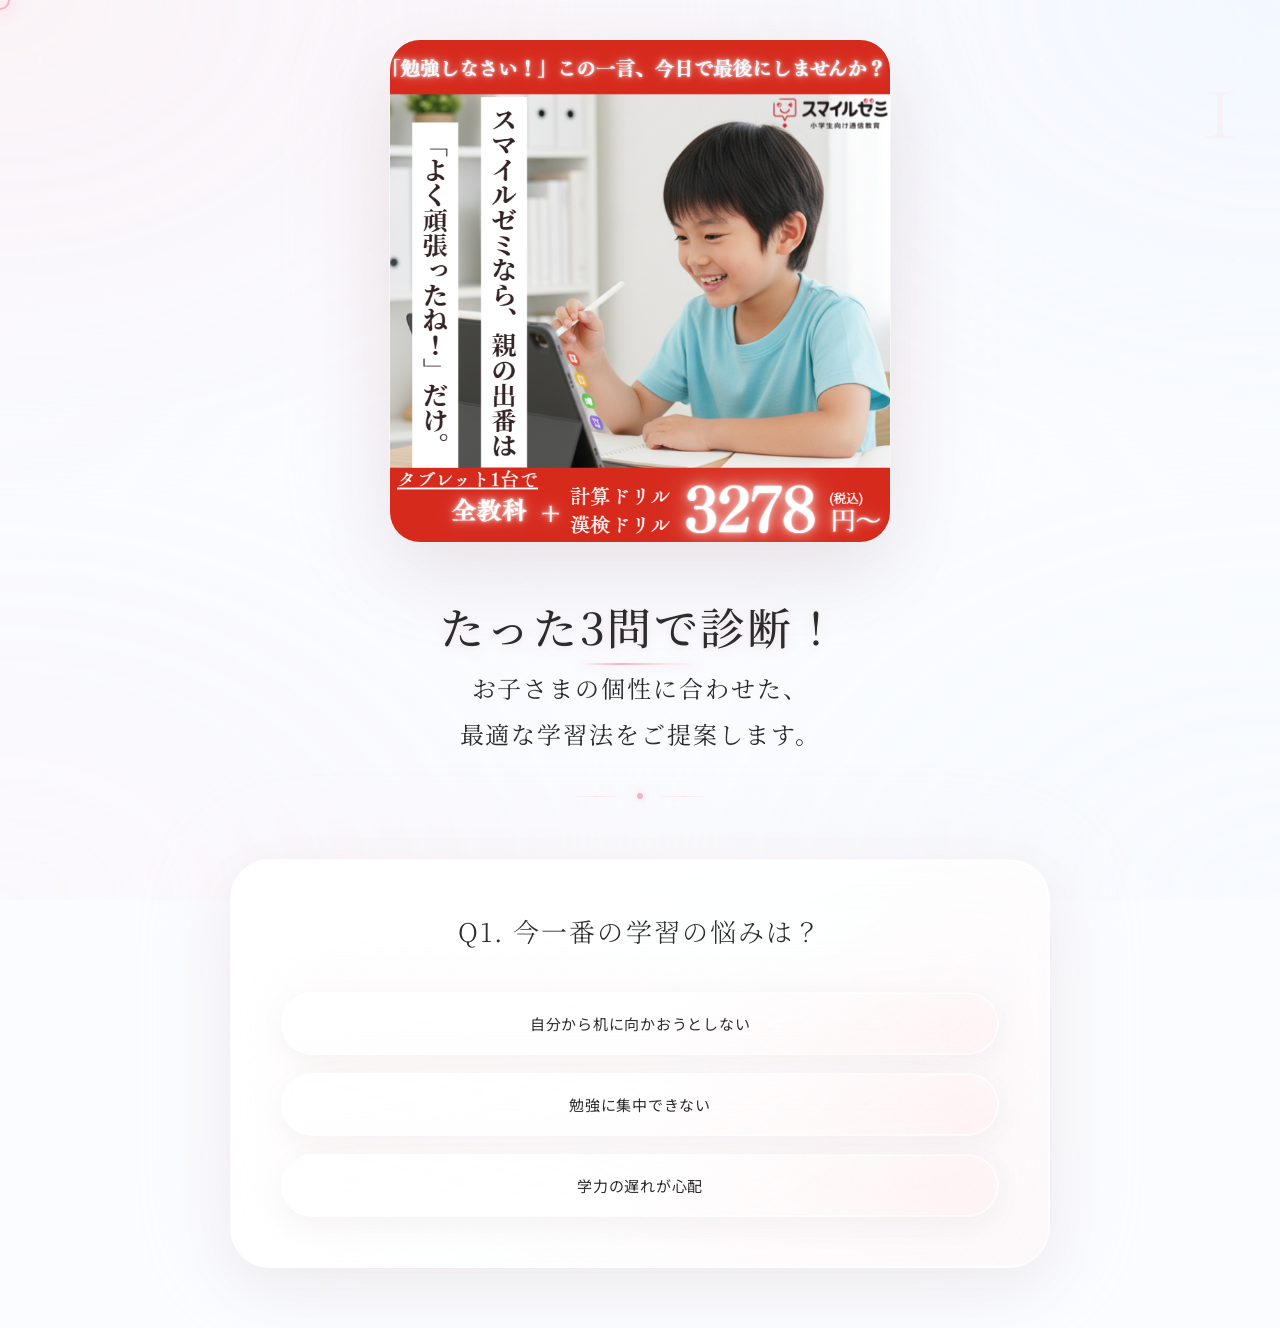
==== index.html @ cbeccd93 "Update main copy to 3-line diagnostic message with mobile optimization Text changes: - Line 1: "たった3" ====
<!DOCTYPE html>
<html lang="ja">
<head>
    <meta charset="UTF-8">
    <meta name="viewport" content="width=device-width, initial-scale=1.0">
    <title>スマイルゼミ | わが子の「やる気スイッチ」、一緒に見つけませんか？</title>
    <link rel="stylesheet" href="styles.css">
    <link rel="preconnect" href="https://fonts.googleapis.com">
    <link rel="preconnect" href="https://fonts.gstatic.com" crossorigin>
    <link href="https://fonts.googleapis.com/css2?family=Cormorant+Garamond:wght@300;400;500;600&family=Noto+Serif+JP:wght@200;300;400;500&family=Noto+Sans+JP:wght@100;300;400;500;700&display=swap" rel="stylesheet">
    
    <!-- Meta Pixel Code -->
    <script>
    !function(f,b,e,v,n,t,s)
    {if(f.fbq)return;n=f.fbq=function(){n.callMethod?
    n.callMethod.apply(n,arguments):n.queue.push(arguments)};
    if(!f._fbq)f._fbq=n;n.push=n;n.loaded=!0;n.version='2.0';
    n.queue=[];t=b.createElement(e);t.async=!0;
    t.src=v;s=b.getElementsByTagName(e)[0];
    s.parentNode.insertBefore(t,s)}(window, document,'script',
    'https://connect.facebook.net/en_US/fbevents.js');
    fbq('init', '1067499045293329');
    fbq('track', 'PageView');
    </script>
    <noscript><img height="1" width="1" style="display:none"
    src="https://www.facebook.com/tr?id=1067499045293329&ev=PageView&noscript=1"
    /></noscript>
    <!-- End Meta Pixel Code -->
</head>
<body>
    <div id="app">
        <section id="section1" class="section active">
            <div class="container">
                <div class="main-visual">
                    <a href="https://ac-ld.catsys.jp/35cdb41fDc62db0D/cl/?bId=d69VVc9e" class="product-link" target="_blank" rel="noopener noreferrer">
                        <img src="public/smile-zemi.png" alt="スマイルゼミ タブレット学習" class="product-image">
                    </a>
                </div>
                <div class="main-copy-container">
                    <h1 class="main-copy">
                        <span class="copy-line1">たった3問で診断！</span>
                        <span class="copy-line2">お子さまの個性に合わせた、</span>
                        <span class="copy-line3">最適な学習法をご提案します。</span>
                    </h1>
                    <div class="copy-decoration">
                        <span class="deco-line"></span>
                        <span class="deco-dot"></span>
                        <span class="deco-line"></span>
                    </div>
                </div>
                <div class="question-area">
                    <h2 class="question-title">Q1. 今一番の学習の悩みは？</h2>
                    <div class="options">
                        <button class="option-button" data-answer="A" onclick="selectAnswer(1, 'A')">
                            <span class="option-label">自分から机に向かおうとしない</span>
                        </button>
                        <button class="option-button" data-answer="B" onclick="selectAnswer(1, 'B')">
                            <span class="option-label">勉強に集中できない</span>
                        </button>
                        <button class="option-button" data-answer="C" onclick="selectAnswer(1, 'C')">
                            <span class="option-label">学力の遅れが心配</span>
                        </button>
                    </div>
                </div>
            </div>
        </section>

        <section id="section2" class="section">
            <div class="container">
                <div class="progress-bar">
                    <span class="progress-text">Q2 / 全3問（あと2問！）</span>
                    <div class="progress-track">
                        <div class="progress-fill" style="width: 66.67%;"></div>
                    </div>
                </div>
                <div class="question-area">
                    <h2 class="question-title">Q2. 学習に求めることは？</h2>
                    <div class="options">
                        <button class="option-button" data-answer="A" onclick="selectAnswer(2, 'A')">
                            <span class="option-label">確かな学力と実績</span>
                        </button>
                        <button class="option-button" data-answer="B" onclick="selectAnswer(2, 'B')">
                            <span class="option-label">楽しく続けられること</span>
                        </button>
                        <button class="option-button" data-answer="C" onclick="selectAnswer(2, 'C')">
                            <span class="option-label">自ら学ぶ習慣</span>
                        </button>
                    </div>
                </div>
            </div>
        </section>

        <section id="section3" class="section">
            <div class="container">
                <div class="progress-bar">
                    <span class="progress-text">Q3 / 全3問（最後の質問です！）</span>
                    <div class="progress-track">
                        <div class="progress-fill" style="width: 100%;"></div>
                    </div>
                </div>
                <div class="question-area">
                    <h2 class="question-title">Q3. 理想のお子さまの姿は？</h2>
                    <div class="options">
                        <button class="option-button" data-answer="A" onclick="selectAnswer(3, 'A')">
                            <span class="option-label">自信を持って得意を伸ばす</span>
                        </button>
                        <button class="option-button" data-answer="B" onclick="selectAnswer(3, 'B')">
                            <span class="option-label">学ぶ楽しさを知ってほしい</span>
                        </button>
                        <button class="option-button" data-answer="C" onclick="selectAnswer(3, 'C')">
                            <span class="option-label">自主的に意欲的に取り組む</span>
                        </button>
                    </div>
                </div>
            </div>
        </section>

        <section id="loading-section" class="section">
            <div class="container">
                <div class="loading-content">
                    <p class="thank-you">ありがとうございます。</p>
                    <p class="leading-text">では、そんなあなたへ...</p>
                    <div class="loading-animation">
                        <div class="ripple-container">
                            <div class="ripple"></div>
                            <div class="ripple"></div>
                            <div class="ripple"></div>
                        </div>
                    </div>
                    <p class="loading-text">最適なご提案を準備しています...</p>
                </div>
            </div>
        </section>
    </div>
    <script src="script.js"></script>
</body>
</html>
---- styles.css ----
* {
    margin: 0;
    padding: 0;
    box-sizing: border-box;
}

:root {
    --primary-color: #ffffff;
    --accent-color: #fce0e5;
    --accent-light: #fff5f7;
    --accent-dark: #f5b3c0;
    --accent-gradient: linear-gradient(135deg, #fff0f3 0%, #fce0e5 50%, #f5b3c0 100%);
    --premium-gradient: linear-gradient(135deg, #fafcff 0%, #f5f9ff 25%, #fff5f8 75%, #fce0e5 100%);
    --glass-gradient: linear-gradient(135deg, rgba(255,255,255,0.9) 0%, rgba(255,255,255,0.7) 50%, rgba(252,224,229,0.3) 100%);
    --shine-gradient: linear-gradient(45deg, transparent 30%, rgba(255,255,255,0.8) 50%, transparent 70%);
    --text-primary: #2c2c2c;
    --text-secondary: #5a5a5a;
    --border-color: rgba(255, 255, 255, 0.3);
    --glass-bg: rgba(255, 255, 255, 0.85);
    --shadow-light: 0 10px 40px rgba(252, 224, 229, 0.3);
    --shadow-medium: 0 20px 60px rgba(252, 224, 229, 0.4);
    --shadow-glow: 0 0 80px rgba(252, 224, 229, 0.6);
    --backdrop-blur: blur(20px);
}

body {
    font-family: 'Noto Sans JP', 'Cormorant Garamond', -apple-system, BlinkMacSystemFont, sans-serif;
    background: #fafcff;
    color: var(--text-primary);
    line-height: 1.8;
    overflow-x: hidden;
    min-height: 100vh;
    position: relative;
    cursor: none;
    font-weight: 300;
    letter-spacing: 0.02em;
}

/* タッチデバイスではデフォルトカーソル */
@media (hover: none) and (pointer: coarse) {
    body {
        cursor: auto;
    }
    .cursor, .cursor-follower {
        display: none;
    }
}

/* 背景の水彩エフェクト */
body::before {
    content: '';
    position: fixed;
    top: 0;
    left: 0;
    right: 0;
    bottom: 0;
    background: 
        radial-gradient(ellipse at top left, rgba(252, 224, 229, 0.4) 0%, transparent 40%),
        radial-gradient(ellipse at top right, rgba(230, 240, 255, 0.4) 0%, transparent 40%),
        radial-gradient(ellipse at bottom left, rgba(255, 240, 245, 0.3) 0%, transparent 40%),
        radial-gradient(ellipse at bottom right, rgba(240, 248, 255, 0.3) 0%, transparent 40%);
    opacity: 0.8;
    z-index: 0;
    animation: watercolor 20s ease-in-out infinite;
}

@keyframes watercolor {
    0%, 100% {
        transform: scale(1) rotate(0deg);
        filter: blur(40px);
    }
    50% {
        transform: scale(1.1) rotate(5deg);
        filter: blur(60px);
    }
}

/* キラキラエフェクト */
body::after {
    content: '';
    position: fixed;
    top: 0;
    left: 0;
    width: 100%;
    height: 100%;
    background-image: 
        radial-gradient(2px 2px at 20% 30%, rgba(255,255,255,0.9), transparent),
        radial-gradient(2px 2px at 60% 70%, rgba(255,255,255,0.8), transparent),
        radial-gradient(1px 1px at 90% 10%, rgba(255,255,255,0.9), transparent),
        radial-gradient(1px 1px at 15% 80%, rgba(255,255,255,0.8), transparent);
    background-size: 200px 200px;
    background-position: 0 0, 40px 60px, 130px 270px, 70px 100px;
    animation: sparkle 10s linear infinite;
    z-index: 1;
    pointer-events: none;
}

@keyframes sparkle {
    to {
        background-position: 200px 0, 240px 60px, 330px 270px, 270px 100px;
    }
}

/* カスタムカーソル */
.cursor {
    position: absolute;
    width: 20px;
    height: 20px;
    border: 2px solid var(--accent-dark);
    background: rgba(252, 224, 229, 0.2);
    border-radius: 50%;
    pointer-events: none;
    z-index: 9999;
    transform: translate(-50%, -50%);
    box-shadow: 
        0 0 20px rgba(252, 224, 229, 0.6),
        inset 0 0 10px rgba(255, 255, 255, 0.3);
    transition: opacity 0.3s ease, border-color 0.3s ease, background-color 0.3s ease, transform 0.3s ease;
    will-change: left, top;
}

.cursor-follower {
    position: absolute;
    width: 40px;
    height: 40px;
    background: radial-gradient(circle, rgba(252, 224, 229, 0.4) 0%, transparent 70%);
    border-radius: 50%;
    pointer-events: none;
    z-index: 9998;
    transform: translate(-50%, -50%);
    filter: blur(4px);
    transition: opacity 0.3s ease;
    will-change: left, top;
}

.cursor.cursor-hover {
    border-color: var(--accent-color);
    background: rgba(252, 224, 229, 0.4);
    transform: translate(-50%, -50%) scale(1.5);
}

.cursor-follower.cursor-hover {
    transform: translate(-50%, -50%) scale(1.2);
    background: radial-gradient(circle, rgba(252, 224, 229, 0.6) 0%, transparent 70%);
}

#app {
    min-height: 100vh;
    position: relative;
    z-index: 2;
}

.section {
    display: none;
    min-height: 100vh;
    padding: 40px 0 60px 0;
    opacity: 0;
    transform: translateY(30px);
    transition: all 0.8s cubic-bezier(0.25, 0.46, 0.45, 0.94);
}

.section.active {
    display: flex;
    align-items: center;
    justify-content: center;
    opacity: 1;
    transform: translateY(0);
    animation: sectionReveal 0.8s cubic-bezier(0.25, 0.46, 0.45, 0.94);
}

@keyframes sectionReveal {
    0% {
        opacity: 0;
        transform: translateY(30px) scale(0.98);
        filter: blur(8px);
    }
    100% {
        opacity: 1;
        transform: translateY(0) scale(1);
        filter: blur(0);
    }
}

.container {
    max-width: 900px;
    margin: 0 auto;
    padding: 0 40px;
    width: 100%;
}

/* 質問番号表示 */
.question-number {
    position: absolute;
    top: 40px;
    right: 40px;
    font-size: 120px;
    font-weight: 100;
    color: transparent;
    font-family: 'Cormorant Garamond', serif;
    line-height: 1;
    z-index: 1;
    background: linear-gradient(135deg, rgba(252, 224, 229, 0.2), rgba(252, 224, 229, 0.4));
    -webkit-background-clip: text;
    background-clip: text;
    animation: numberGlow 3s ease-in-out infinite;
}

@keyframes numberGlow {
    0%, 100% {
        filter: drop-shadow(0 0 20px rgba(252, 224, 229, 0.5));
    }
    50% {
        filter: drop-shadow(0 0 40px rgba(252, 224, 229, 0.8));
    }
}

.main-visual {
    text-align: center;
    margin-bottom: 50px;
    position: relative;
}

.product-image {
    width: 100%;
    max-width: 500px;
    height: auto;
    border-radius: 30px;
    box-shadow: 
        0 30px 80px rgba(0, 0, 0, 0.08),
        0 0 0 1px rgba(255, 255, 255, 0.9),
        inset 0 0 30px rgba(255, 255, 255, 0.5),
        0 0 120px rgba(252, 224, 229, 0.4);
    transition: all 0.6s cubic-bezier(0.25, 0.46, 0.45, 0.94);
    animation: floatImage 8s ease-in-out infinite;
    position: relative;
    overflow: hidden;
}

.product-image::before {
    content: '';
    position: absolute;
    top: -50%;
    left: -50%;
    width: 200%;
    height: 200%;
    background: var(--shine-gradient);
    transform: rotate(45deg);
    animation: imageShine 6s ease-in-out infinite;
}

@keyframes imageShine {
    0%, 100% {
        transform: translateX(-100%) translateY(-100%) rotate(45deg);
    }
    50% {
        transform: translateX(100%) translateY(100%) rotate(45deg);
    }
}

@keyframes floatImage {
    0%, 100% {
        transform: translateY(0);
    }
    25% {
        transform: translateY(-15px);
    }
    75% {
        transform: translateY(-5px);
    }
}

.product-image:hover {
    transform: scale(1.02);
    box-shadow: 
        0 40px 100px rgba(0, 0, 0, 0.1),
        0 0 0 1px rgba(255, 255, 255, 1),
        0 0 150px rgba(252, 224, 229, 0.6);
}

.main-copy-container {
    text-align: center;
    margin-bottom: 60px;
    opacity: 0;
    animation: fadeInUp 1s ease-out 0.3s forwards;
}


.main-copy {
    font-family: 'Noto Serif JP', 'Cormorant Garamond', serif;
    color: var(--text-primary);
    line-height: 1.6;
    margin-bottom: 40px;
    text-align: center;
}

.copy-line1 {
    display: block;
    font-size: clamp(28px, 4.5vw, 44px);
    font-weight: 500;
    letter-spacing: 0.06em;
    margin-bottom: 16px;
    opacity: 0;
    animation: fadeInRight 0.8s ease-out 0.6s forwards;
    color: var(--text-primary);
    text-shadow: 
        0 4px 16px rgba(252, 224, 229, 0.6),
        0 2px 8px rgba(0, 0, 0, 0.08);
    position: relative;
    line-height: 1.2;
}

.copy-line1::after {
    content: '';
    position: absolute;
    bottom: -12px;
    left: 50%;
    transform: translateX(-50%);
    width: 120px;
    height: 2px;
    background: linear-gradient(90deg, transparent, var(--accent-dark), var(--accent-color), transparent);
    opacity: 0;
    animation: fadeIn 1s ease-out 1.2s forwards;
    box-shadow: 0 2px 8px rgba(245, 179, 192, 0.4);
}

.copy-line2 {
    display: block;
    font-size: clamp(18px, 2.8vw, 24px);
    font-weight: 400;
    letter-spacing: 0.08em;
    opacity: 0;
    animation: fadeInLeft 0.8s ease-out 0.9s forwards;
    position: relative;
    color: var(--text-primary);
    margin-top: 16px;
}

.copy-line3 {
    display: block;
    font-size: clamp(18px, 2.8vw, 24px);
    font-weight: 400;
    letter-spacing: 0.08em;
    opacity: 0;
    animation: fadeInUp 0.8s ease-out 1.2s forwards;
    position: relative;
    color: var(--text-primary);
    margin-top: 8px;
}


@keyframes numberPulse {
    0%, 100% {
        transform: scale(1) translateY(0);
        color: var(--accent-dark);
    }
    50% {
        transform: scale(1.05) translateY(-2px);
        color: var(--accent-color);
    }
}

@keyframes numberGlow {
    0%, 100% {
        opacity: 0.6;
        transform: translate(-50%, -50%) scale(1);
    }
    50% {
        opacity: 0.9;
        transform: translate(-50%, -50%) scale(1.1);
    }
}

.copy-decoration {
    display: flex;
    align-items: center;
    justify-content: center;
    gap: 15px;
    opacity: 0;
    animation: fadeIn 1s ease-out 1.4s forwards;
    margin-top: 30px;
}

.deco-line {
    display: inline-block;
    width: 50px;
    height: 1px;
    background: linear-gradient(90deg, transparent, var(--accent-color), transparent);
    position: relative;
    overflow: hidden;
}

.deco-line::after {
    content: '';
    position: absolute;
    top: 0;
    left: -100%;
    width: 100%;
    height: 100%;
    background: linear-gradient(90deg, transparent, rgba(255,255,255,0.8), transparent);
    animation: lineShine 3s ease-in-out infinite;
}

@keyframes lineShine {
    0% {
        left: -100%;
    }
    50%, 100% {
        left: 100%;
    }
}

.deco-dot {
    display: inline-block;
    width: 6px;
    height: 6px;
    background: var(--accent-dark);
    border-radius: 50%;
    box-shadow: 0 0 10px rgba(245, 179, 192, 0.6);
    animation: dotGlow 2s ease-in-out infinite;
}

@keyframes dotGlow {
    0%, 100% {
        box-shadow: 0 0 10px rgba(245, 179, 192, 0.6);
    }
    50% {
        box-shadow: 0 0 20px rgba(245, 179, 192, 0.9);
    }
}

@keyframes fadeInDown {
    from {
        opacity: 0;
        transform: translateY(-20px);
    }
    to {
        opacity: 1;
        transform: translateY(0);
    }
}

@keyframes fadeInRight {
    from {
        opacity: 0;
        transform: translateX(-30px);
    }
    to {
        opacity: 1;
        transform: translateX(0);
    }
}

@keyframes fadeInLeft {
    from {
        opacity: 0;
        transform: translateX(30px);
    }
    to {
        opacity: 1;
        transform: translateX(0);
    }
}

@keyframes fadeIn {
    from {
        opacity: 0;
    }
    to {
        opacity: 1;
    }
}


.progress-bar {
    margin-bottom: 60px;
    opacity: 0;
    animation: fadeInUp 0.8s ease-out 0.2s forwards;
}

.progress-text {
    display: block;
    text-align: center;
    font-size: 13px;
    color: var(--text-secondary);
    margin-bottom: 20px;
    font-weight: 400;
    letter-spacing: 0.12em;
    text-transform: none;
    font-family: 'Noto Sans JP', sans-serif;
}

.progress-track {
    width: 100%;
    height: 8px;
    background: linear-gradient(90deg, rgba(252, 224, 229, 0.1), rgba(252, 224, 229, 0.2));
    border-radius: 100px;
    overflow: hidden;
    position: relative;
    box-shadow: 
        inset 0 2px 4px rgba(0, 0, 0, 0.05),
        0 0 20px rgba(252, 224, 229, 0.2);
}

.progress-fill {
    height: 100%;
    background: linear-gradient(90deg, #fce0e5 0%, #f5b3c0 50%, #fce0e5 100%);
    background-size: 200% 100%;
    border-radius: 100px;
    transition: width 1s cubic-bezier(0.65, 0, 0.35, 1);
    position: relative;
    box-shadow: 0 0 20px rgba(245, 179, 192, 0.6);
    animation: gradientFlow 3s ease infinite;
}

@keyframes gradientFlow {
    0% {
        background-position: 0% 50%;
    }
    100% {
        background-position: 200% 50%;
    }
}

.progress-fill::after {
    content: '';
    position: absolute;
    top: 0;
    left: 0;
    right: 0;
    bottom: 0;
    background: linear-gradient(90deg, transparent, rgba(255, 255, 255, 0.8), transparent);
    animation: shimmer 2s infinite;
}

@keyframes shimmer {
    0% {
        transform: translateX(-200%);
    }
    100% {
        transform: translateX(200%);
    }
}

.question-area {
    background: var(--glass-gradient);
    backdrop-filter: var(--backdrop-blur);
    padding: 50px;
    border-radius: 40px;
    box-shadow: 
        0 20px 60px rgba(0, 0, 0, 0.05),
        inset 0 0 0 1px rgba(255, 255, 255, 0.9),
        inset 0 0 80px rgba(255, 255, 255, 0.5),
        0 0 100px rgba(252, 224, 229, 0.3);
    border: 1px solid var(--border-color);
    opacity: 0;
    animation: fadeInUp 0.8s ease-out 0.4s forwards;
    position: relative;
    overflow: hidden;
}

.question-area::before {
    content: '';
    position: absolute;
    top: -100%;
    left: -100%;
    width: 300%;
    height: 300%;
    background: radial-gradient(circle, rgba(255, 255, 255, 0.4) 0%, transparent 70%);
    animation: glassRotate 20s linear infinite;
    pointer-events: none;
}

@keyframes glassRotate {
    to {
        transform: rotate(360deg);
    }
}

.question-title {
    font-family: 'Noto Serif JP', serif;
    font-size: clamp(20px, 2.8vw, 26px);
    font-weight: 300;
    text-align: center;
    margin-bottom: 40px;
    color: var(--text-primary);
    letter-spacing: 0.08em;
    line-height: 1.6;
    position: relative;
    z-index: 1;
    white-space: nowrap;
}

.options {
    display: flex;
    flex-direction: column;
    gap: 18px;
    position: relative;
    z-index: 1;
}

.option-button {
    background: var(--glass-gradient);
    backdrop-filter: var(--backdrop-blur);
    border: 1px solid rgba(255, 255, 255, 0.5);
    border-radius: 60px;
    padding: 20px 40px;
    font-size: 15px;
    font-weight: 400;
    font-family: 'Noto Sans JP', sans-serif;
    color: var(--text-primary);
    cursor: none;
    transition: all 0.35s cubic-bezier(0.25, 0.46, 0.45, 0.94);
    text-align: center;
    position: relative;
    overflow: hidden;
    letter-spacing: 0.05em;
    opacity: 0;
    animation: fadeInUp 0.6s ease-out forwards;
    box-shadow: 
        0 8px 32px rgba(0, 0, 0, 0.04),
        inset 0 0 0 1px rgba(255, 255, 255, 0.9),
        inset 0 0 40px rgba(255, 255, 255, 0.3),
        0 0 60px rgba(252, 224, 229, 0.2);
}

.option-button::before {
    content: '';
    position: absolute;
    top: 0;
    left: -100%;
    width: 100%;
    height: 100%;
    background: var(--shine-gradient);
    transition: left 0.5s ease;
}

.option-button:hover::before {
    left: 100%;
}

.option-button:nth-child(1) {
    animation-delay: 0.3s;
}

.option-button:nth-child(2) {
    animation-delay: 0.4s;
}

.option-button:nth-child(3) {
    animation-delay: 0.5s;
}

.option-button:hover {
    transform: translateY(-3px);
    box-shadow: 
        0 12px 40px rgba(0, 0, 0, 0.08),
        inset 0 0 0 1px rgba(255, 255, 255, 1),
        inset 0 0 60px rgba(252, 224, 229, 0.3),
        0 0 80px rgba(252, 224, 229, 0.4);
    border-color: rgba(252, 224, 229, 0.5);
    background: linear-gradient(135deg, rgba(255,255,255,0.95) 0%, rgba(255,255,255,0.8) 50%, rgba(252,224,229,0.4) 100%);
}

.option-button:active {
    transform: translateY(-1px);
}

.option-label {
    position: relative;
    z-index: 1;
}

/* ローディング画面 */
.loading-content {
    text-align: center;
    padding: 80px 20px;
    position: relative;
}

.thank-you {
    font-family: 'Cormorant Garamond', 'Noto Serif JP', serif;
    font-size: 36px;
    font-weight: 300;
    color: var(--text-primary);
    margin-bottom: 30px;
    opacity: 0;
    animation: fadeInUp 1s ease-out forwards;
    letter-spacing: 0.1em;
    text-shadow: 0 2px 10px rgba(0, 0, 0, 0.05);
    white-space: nowrap;
}

.leading-text {
    font-family: 'Noto Sans JP', sans-serif;
    font-size: 20px;
    font-weight: 300;
    color: var(--text-secondary);
    margin-bottom: 80px;
    opacity: 0;
    animation: fadeInUp 1s ease-out 0.3s forwards;
    letter-spacing: 0.08em;
}

.loading-animation {
    margin: 80px auto;
    position: relative;
    width: 250px;
    height: 250px;
}

.ripple-container {
    position: relative;
    width: 100%;
    height: 100%;
    filter: drop-shadow(0 0 20px rgba(252, 224, 229, 0.5));
}

.ripple {
    position: absolute;
    border: 3px solid;
    border-radius: 50%;
    opacity: 0;
    background: transparent;
    animation: rippleAnimation 4s cubic-bezier(0.25, 0.46, 0.45, 0.94) infinite;
    border-image: linear-gradient(45deg, var(--accent-color), var(--accent-dark)) 1;
}

@keyframes rippleAnimation {
    0% {
        top: 50%;
        left: 50%;
        width: 0;
        height: 0;
        margin-top: 0;
        margin-left: 0;
        opacity: 1;
        filter: blur(0);
    }
    70% {
        opacity: 0.5;
        filter: blur(1px);
    }
    100% {
        top: 50%;
        left: 50%;
        width: 100%;
        height: 100%;
        margin-top: -50%;
        margin-left: -50%;
        opacity: 0;
        filter: blur(2px);
    }
}

.loading-text {
    font-size: 20px;
    color: var(--text-secondary);
    opacity: 0;
    animation: fadeInUp 1s ease-out 0.6s forwards, pulse 2.5s ease-in-out 1.8s infinite;
    letter-spacing: 0.05em;
    white-space: nowrap;
}

@keyframes pulse {
    0%, 100% {
        opacity: 1;
        transform: scale(1);
    }
    50% {
        opacity: 0.8;
        transform: scale(1.02);
    }
}

@keyframes fadeInUp {
    from {
        opacity: 0;
        transform: translateY(40px);
    }
    to {
        opacity: 1;
        transform: translateY(0);
    }
}

.fade-out {
    animation: fadeOut 0.5s cubic-bezier(0.25, 0.46, 0.45, 0.94) forwards;
}

@keyframes fadeOut {
    from {
        opacity: 1;
        transform: translateX(0);
        filter: blur(0);
    }
    to {
        opacity: 0;
        transform: translateX(-20px);
        filter: blur(5px);
    }
}

/* パーティクル */
.particles {
    position: fixed;
    top: 0;
    left: 0;
    width: 100%;
    height: 100%;
    pointer-events: none;
    z-index: 1;
}

.particle {
    position: absolute;
    width: 4px;
    height: 4px;
    background: radial-gradient(circle, rgba(255, 255, 255, 0.9) 0%, rgba(252, 224, 229, 0.6) 100%);
    border-radius: 50%;
    opacity: 0;
    animation: float linear infinite;
    box-shadow: 
        0 0 10px rgba(255, 255, 255, 0.8),
        0 0 20px rgba(252, 224, 229, 0.6);
}

@keyframes float {
    from {
        transform: translateY(100vh) translateX(0) rotate(0deg);
        opacity: 0;
    }
    10% {
        opacity: 1;
    }
    90% {
        opacity: 1;
    }
    to {
        transform: translateY(-100vh) translateX(100px) rotate(720deg);
        opacity: 0;
    }
}

/* 選択されたボタンのキラキラエフェクト */
.selected {
    animation: selectedGlow 0.8s ease-out;
    background: linear-gradient(135deg, var(--accent-light) 0%, var(--accent-color) 50%, var(--accent-dark) 100%) !important;
    color: #fff !important;
    box-shadow: 
        0 12px 40px rgba(245, 179, 192, 0.4),
        inset 0 0 0 1px rgba(255, 255, 255, 0.9),
        inset 0 0 60px rgba(255, 255, 255, 0.3),
        0 0 100px rgba(252, 224, 229, 0.5) !important;
}

@keyframes selectedGlow {
    0% {
        box-shadow: 0 0 0 0 rgba(252, 224, 229, 0.8);
    }
    100% {
        box-shadow: 0 0 0 40px rgba(252, 224, 229, 0);
    }
}

@media (max-width: 768px) {
    .section {
        padding: 30px 0 50px 0;
    }
    
    .container {
        padding: 0 20px;
    }
    
    .question-number {
        font-size: 80px;
        top: 20px;
        right: 20px;
    }
    
    .product-image {
        max-width: 350px;
    }
    
    .main-visual {
        margin-bottom: 30px;
    }
    
    .main-copy-container {
        margin-bottom: 40px;
    }
    
    .copy-line1 {
        font-size: 24px;
        margin-bottom: 10px;
    }

    .copy-line2 {
        font-size: 18px;
        margin-top: 12px;
    }

    .copy-line3 {
        font-size: 18px;
        margin-top: 6px;
    }
    
    .copy-decoration {
        margin-top: 20px;
    }
    
    .question-title {
        font-size: 16px;
        margin-bottom: 30px;
        white-space: nowrap;
        line-height: 1.5;
        padding: 0 10px;
    }
    
    #section1 .question-title {
        transform: scale(0.92);
        letter-spacing: 0.02em;
    }
    
    #section3 .question-title {
        transform: scale(0.94);
        letter-spacing: 0.03em;
    }
    
    #section2 .question-title {
        white-space: normal;
        transform: scale(1);
    }
    
    .question-area {
        padding: 35px 20px;
        border-radius: 30px;
        overflow: hidden;
    }
    
    .option-button {
        padding: 20px 35px;
        font-size: 15px;
    }
    
    .options {
        gap: 16px;
    }
    
    .thank-you {
        font-size: 24px;
        white-space: nowrap;
        letter-spacing: 0.08em;
    }
    
    .leading-text {
        font-size: 18px;
    }
    
    .loading-text {
        font-size: 17px;
        white-space: nowrap;
    }
}

@media (max-width: 480px) {
    .question-title {
        font-size: 16px;
        white-space: normal;
        line-height: 1.4;
    }

    #section1 .question-title,
    #section2 .question-title,
    #section3 .question-title {
        transform: scale(1);
        white-space: normal;
        letter-spacing: 0.02em;
    }
    
    .question-area {
        padding: 30px 15px;
    }
    
    .thank-you {
        font-size: 22px;
        transform: scale(0.95);
    }
    
    .loading-text {
        font-size: 16px;
        transform: scale(0.92);
    }
}

@media (max-width: 380px) {
    .question-title {
        font-size: 15px;
    }

    #section1 .question-title,
    #section2 .question-title,
    #section3 .question-title {
        transform: scale(1);
        letter-spacing: 0.01em;
    }

    .option-button {
        padding: 16px 20px;
        font-size: 13px;
        min-height: 50px;
    }
    
    .thank-you {
        font-size: 20px;
        transform: scale(0.85);
        letter-spacing: 0.04em;
    }
    
    .loading-text {
        font-size: 15px;
        transform: scale(0.82);
        letter-spacing: 0.03em;
    }
    
    .leading-text {
        font-size: 17px;
    }
}

@media (max-height: 800px) {
    .section {
        padding: 30px 0 50px 0;
    }
    
    .product-image {
        max-width: 320px;
    }
    
    .main-visual {
        margin-bottom: 20px;
    }
    
    .main-copy-container {
        margin-bottom: 25px;
    }
    
    .copy-line1 {
        font-size: clamp(22px, 4vw, 32px);
    }

    .copy-line2 {
        font-size: clamp(16px, 2.5vw, 20px);
    }

    .copy-line3 {
        font-size: clamp(16px, 2.5vw, 20px);
    }
    
    .question-area {
        padding: 30px 35px;
    }
    
    .question-title {
        margin-bottom: 25px;
        font-size: clamp(18px, 2.5vw, 24px);
    }
    
    .option-button {
        padding: 18px 25px;
        font-size: 14px;
        line-height: 1.3;
        min-height: 55px;
        display: flex;
        align-items: center;
        justify-content: center;
    }
    
    .options {
        gap: 14px;
    }
    
    .question-number {
        font-size: 100px;
    }
}

@media (prefers-reduced-motion: reduce) {
    * {
        animation-duration: 0.01ms !important;
        animation-iteration-count: 1 !important;
        transition-duration: 0.01ms !important;
    }
}
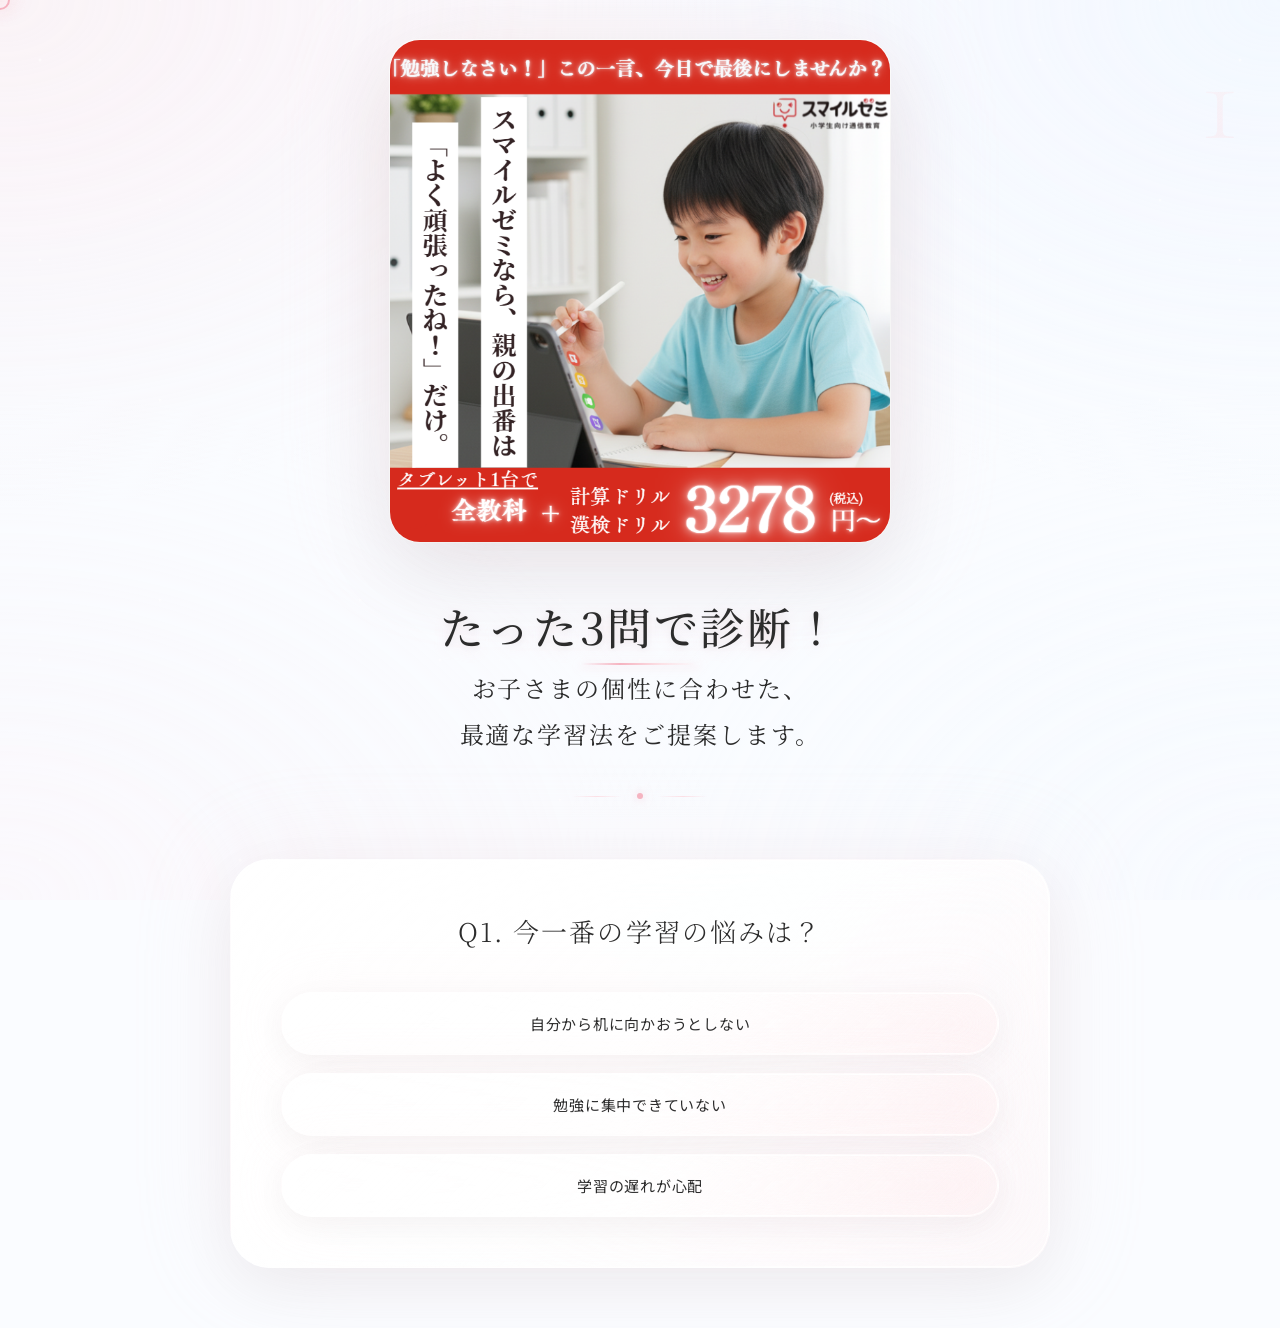
==== commit 50231084: "Update Q1 option text and simplify progress bars Text changes: - Q1-B: "勉強に集中できない" → "勉強に集中できていない" -" ====
--- a/index.html
+++ b/index.html
@@ -55,10 +55,10 @@
                             <span class="option-label">自分から机に向かおうとしない</span>
                         </button>
                         <button class="option-button" data-answer="B" onclick="selectAnswer(1, 'B')">
-                            <span class="option-label">勉強に集中できない</span>
+                            <span class="option-label">勉強に集中できていない</span>
                         </button>
                         <button class="option-button" data-answer="C" onclick="selectAnswer(1, 'C')">
-                            <span class="option-label">学力の遅れが心配</span>
+                            <span class="option-label">学習の遅れが心配</span>
                         </button>
                     </div>
                 </div>
@@ -68,7 +68,7 @@
         <section id="section2" class="section">
             <div class="container">
                 <div class="progress-bar">
-                    <span class="progress-text">Q2 / 全3問（あと2問！）</span>
+                    <span class="progress-text">Q2 / 全3問</span>
                     <div class="progress-track">
                         <div class="progress-fill" style="width: 66.67%;"></div>
                     </div>
@@ -93,7 +93,7 @@
         <section id="section3" class="section">
             <div class="container">
                 <div class="progress-bar">
-                    <span class="progress-text">Q3 / 全3問（最後の質問です！）</span>
+                    <span class="progress-text">Q3 / 全3問</span>
                     <div class="progress-track">
                         <div class="progress-fill" style="width: 100%;"></div>
                     </div>
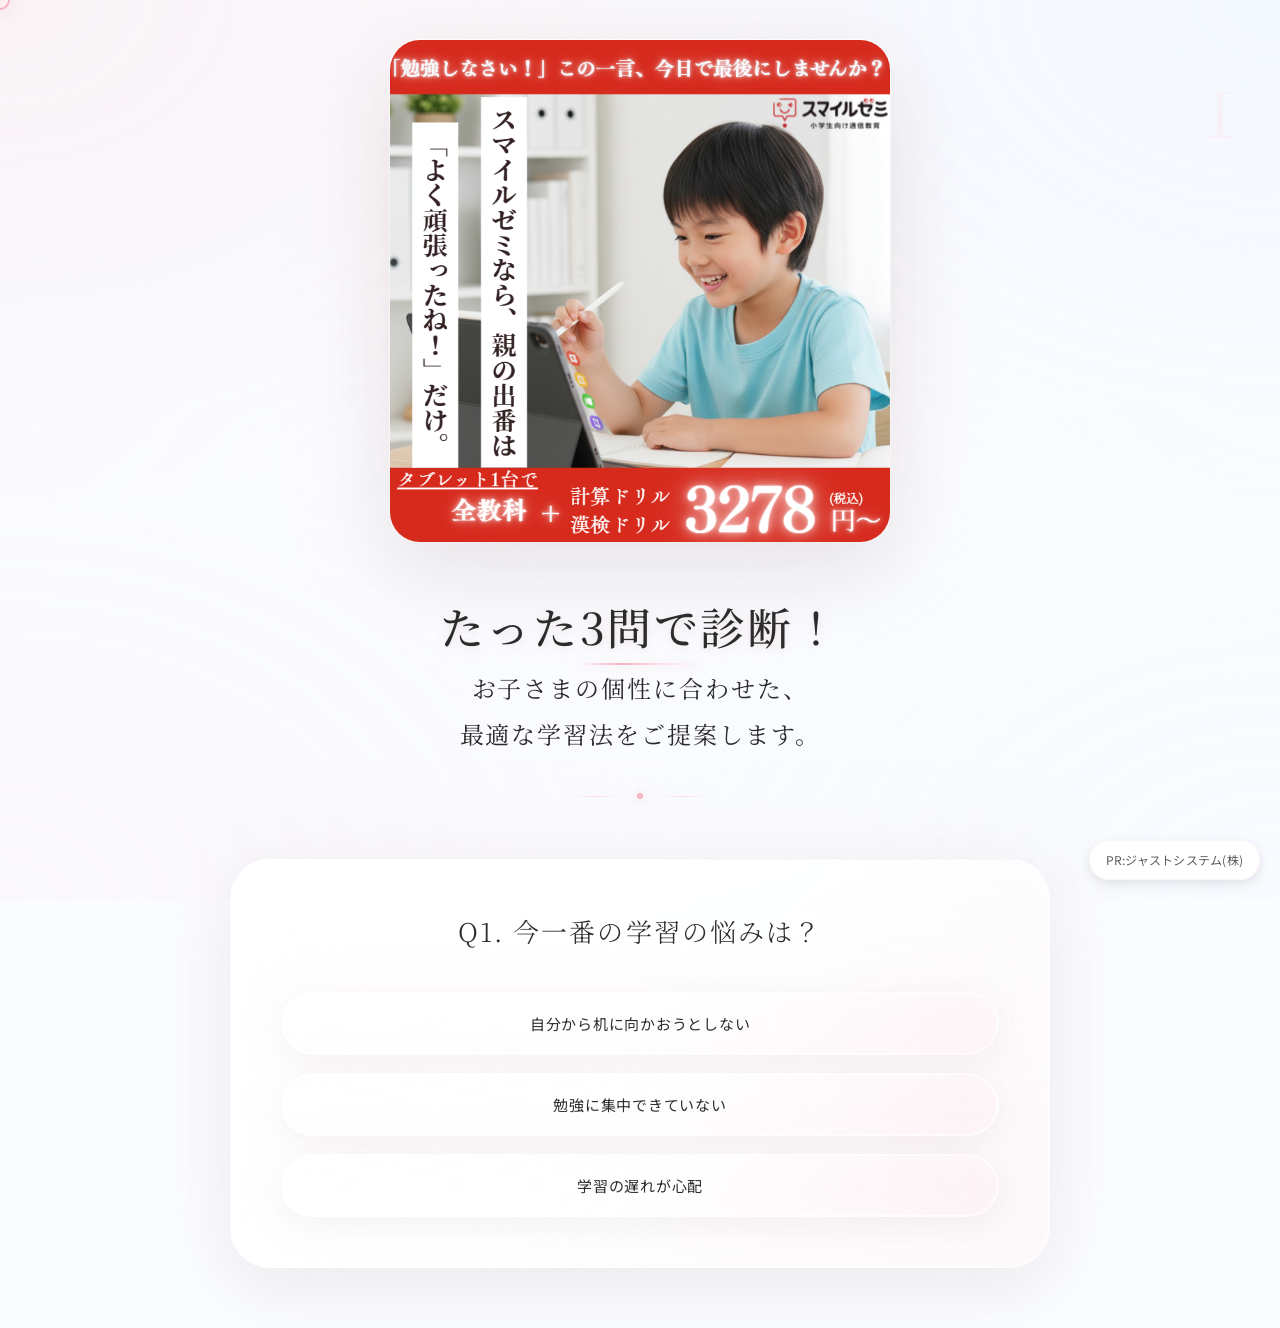
==== commit 11657d3a: "Add PR company label to bottom-right corner Features: - Added "PR:ジャストシステム(株)" label in fixed positi" ====
--- a/index.html
+++ b/index.html
@@ -28,6 +28,7 @@
     <!-- End Meta Pixel Code -->
 </head>
 <body>
+    <div class="pr-label">PR:ジャストシステム(株)</div>
     <div id="app">
         <section id="section1" class="section active">
             <div class="container">
--- a/styles.css
+++ b/styles.css
@@ -34,6 +34,26 @@
     cursor: none;
     font-weight: 300;
     letter-spacing: 0.02em;
+}
+
+/* PR表記 */
+.pr-label {
+    position: fixed;
+    bottom: 20px;
+    right: 20px;
+    background: rgba(255, 255, 255, 0.9);
+    backdrop-filter: blur(10px);
+    border: 1px solid rgba(252, 224, 229, 0.3);
+    border-radius: 20px;
+    padding: 8px 16px;
+    font-size: 12px;
+    font-weight: 400;
+    color: var(--text-secondary);
+    z-index: 9999;
+    font-family: 'Noto Sans JP', sans-serif;
+    letter-spacing: 0.02em;
+    box-shadow: 0 4px 12px rgba(0, 0, 0, 0.1);
+    transition: opacity 0.3s ease;
 }
 
 /* タッチデバイスではデフォルトカーソル */
@@ -866,6 +886,14 @@
     .section {
         padding: 30px 0 50px 0;
     }
+
+    .pr-label {
+        bottom: 15px;
+        right: 15px;
+        font-size: 11px;
+        padding: 6px 12px;
+        border-radius: 15px;
+    }
     
     .container {
         padding: 0 20px;
@@ -993,6 +1021,14 @@
 }
 
 @media (max-width: 380px) {
+    .pr-label {
+        bottom: 12px;
+        right: 12px;
+        font-size: 10px;
+        padding: 5px 10px;
+        border-radius: 12px;
+    }
+
     .question-title {
         font-size: 15px;
     }
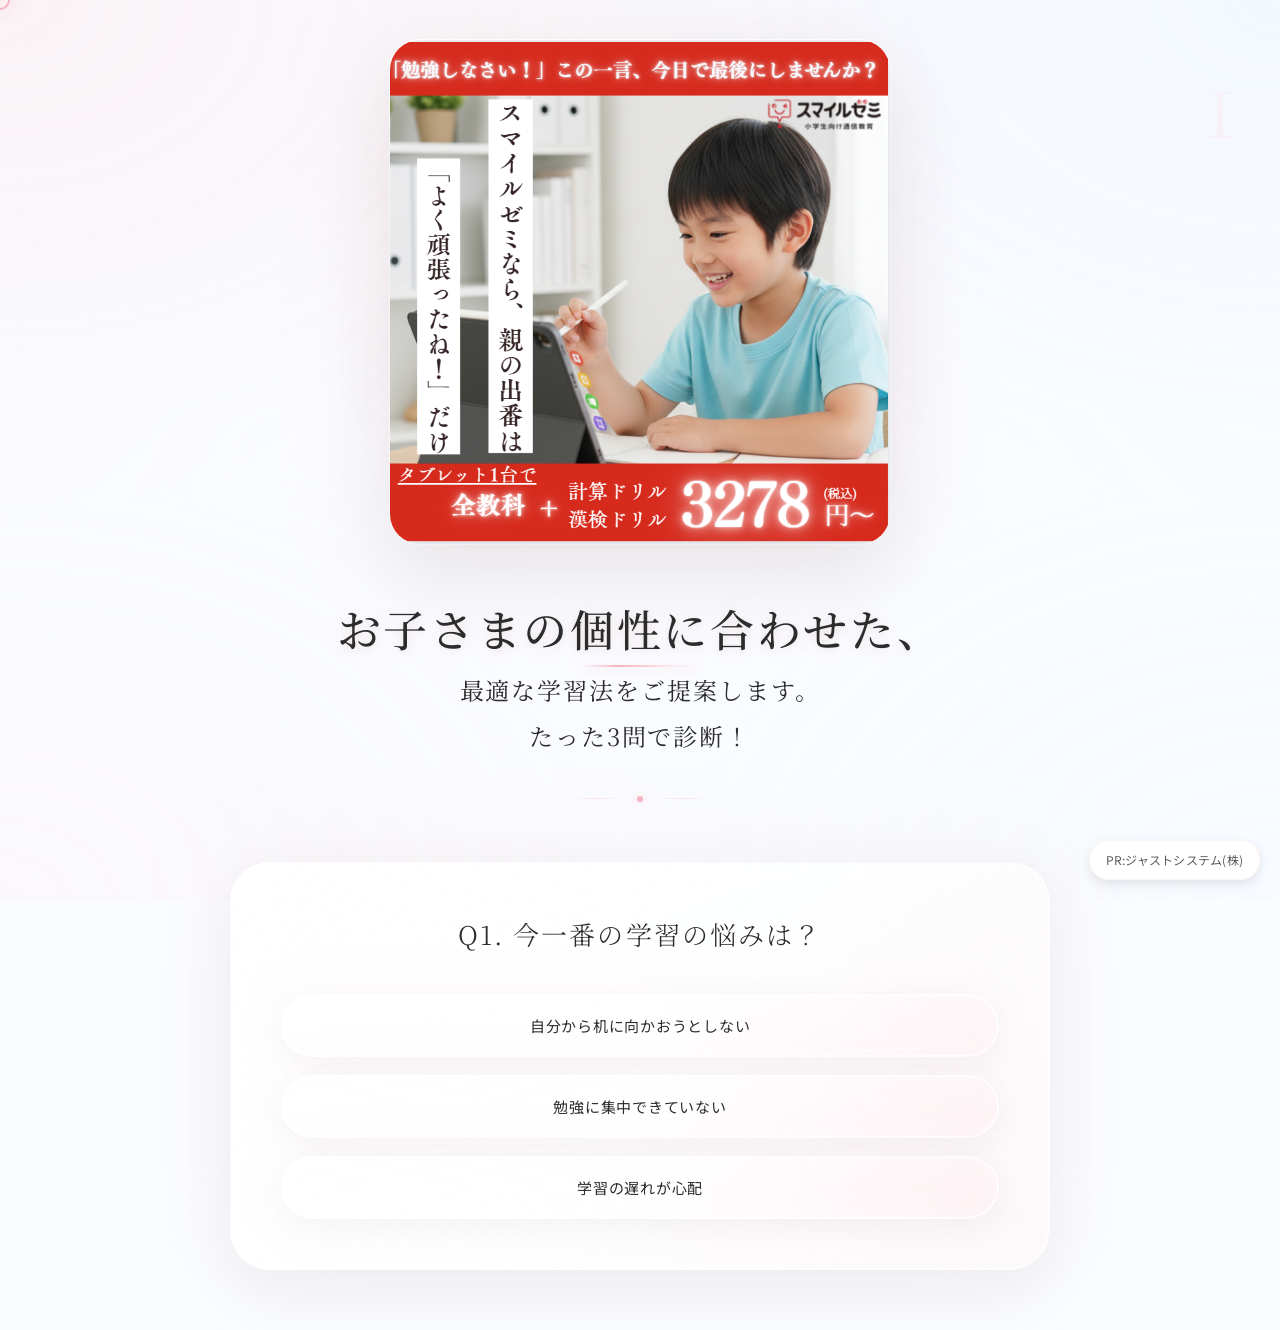
==== commit 9f1762ea: "Merge conflicts resolved and update content - Merged with remote smile-zemi repository - Updated pro" ====
--- a/index.html
+++ b/index.html
@@ -34,14 +34,14 @@
             <div class="container">
                 <div class="main-visual">
                     <a href="https://ac-ld.catsys.jp/35cdb41fDc62db0D/cl/?bId=d69VVc9e" class="product-link" target="_blank" rel="noopener noreferrer">
-                        <img src="public/smile-zemi.png" alt="スマイルゼミ タブレット学習" class="product-image">
+                        <img src="public/スクリーンショット 2025-09-25 161819.png" alt="スマイルゼミ タブレット学習" class="product-image">
                     </a>
                 </div>
                 <div class="main-copy-container">
                     <h1 class="main-copy">
-                        <span class="copy-line1">たった3問で診断！</span>
-                        <span class="copy-line2">お子さまの個性に合わせた、</span>
-                        <span class="copy-line3">最適な学習法をご提案します。</span>
+                        <span class="copy-line1">お子さまの個性に合わせた、</span>
+                        <span class="copy-line2">最適な学習法をご提案します。</span>
+                        <span class="copy-line3">たった3問で診断！</span>
                     </h1>
                     <div class="copy-decoration">
                         <span class="deco-line"></span>
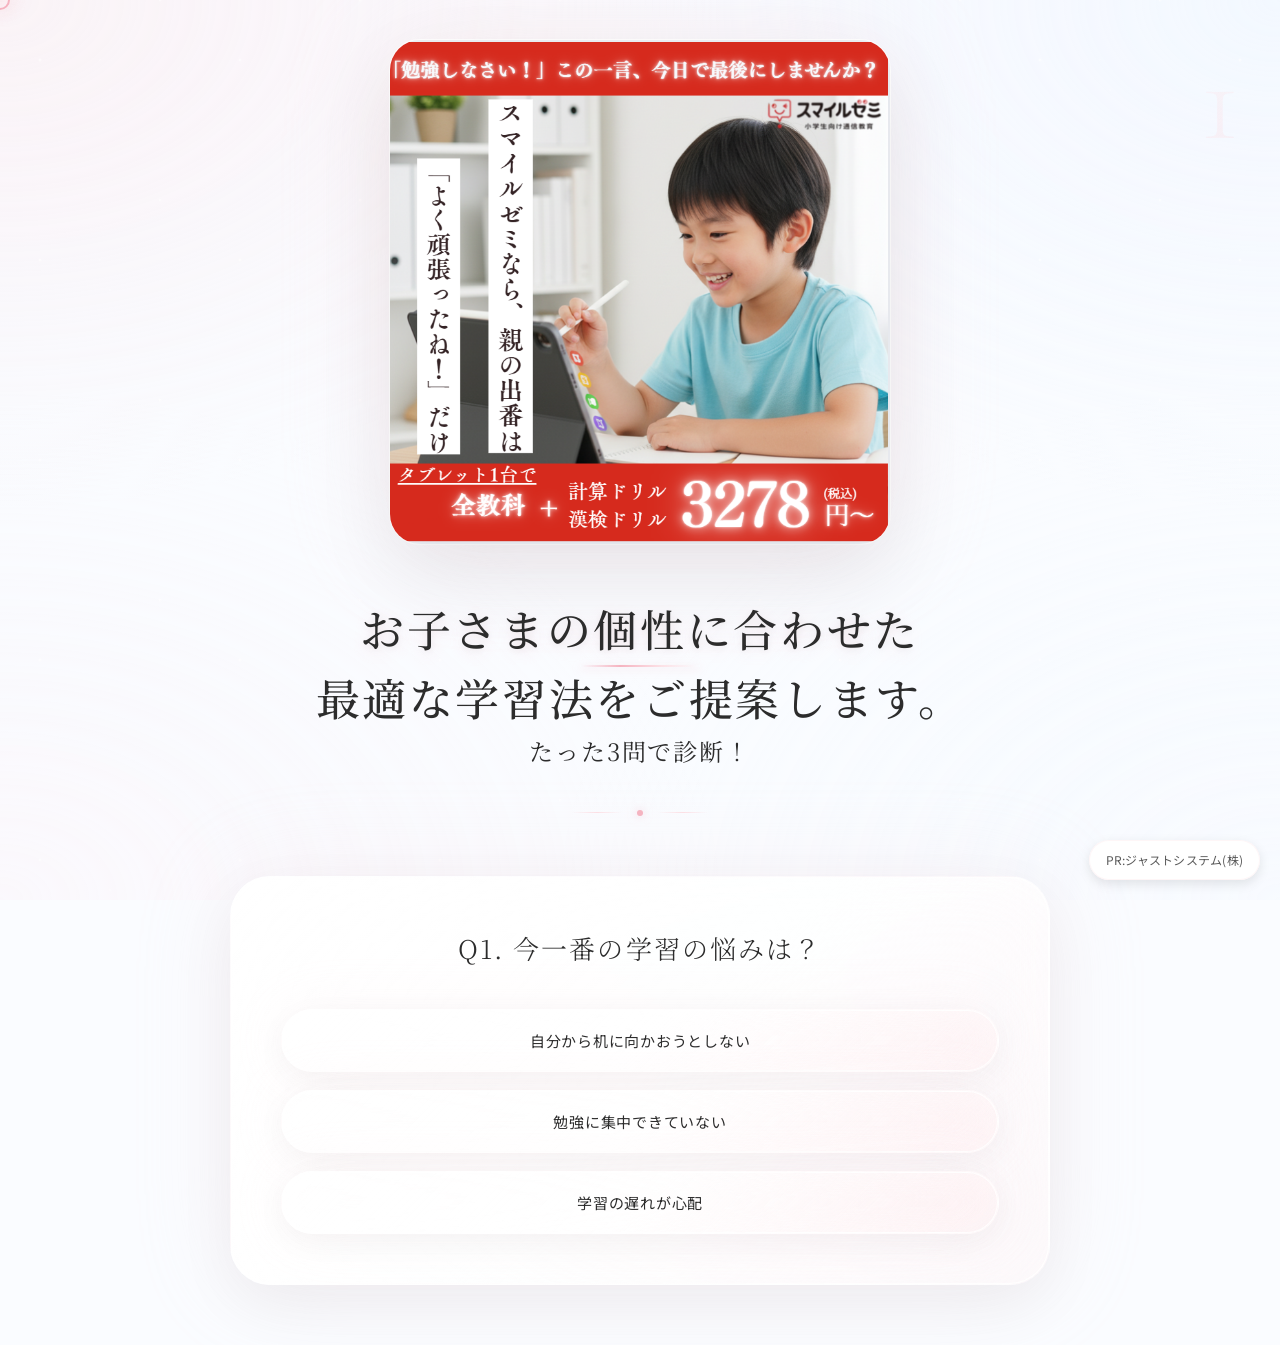
==== commit 8feb8367: "Update copy text formatting and mobile layout - Remove comma from copy text line 1 - Make copy-line2" ====
--- a/index.html
+++ b/index.html
@@ -39,7 +39,7 @@
                 </div>
                 <div class="main-copy-container">
                     <h1 class="main-copy">
-                        <span class="copy-line1">お子さまの個性に合わせた、</span>
+                        <span class="copy-line1">お子さまの個性に合わせた</span>
                         <span class="copy-line2">最適な学習法をご提案します。</span>
                         <span class="copy-line3">たった3問で診断！</span>
                     </h1>
--- a/styles.css
+++ b/styles.css
@@ -345,14 +345,15 @@
 
 .copy-line2 {
     display: block;
-    font-size: clamp(18px, 2.8vw, 24px);
-    font-weight: 400;
-    letter-spacing: 0.08em;
+    font-size: clamp(28px, 4.5vw, 44px);
+    font-weight: 500;
+    letter-spacing: 0.06em;
     opacity: 0;
     animation: fadeInLeft 0.8s ease-out 0.9s forwards;
     position: relative;
     color: var(--text-primary);
     margin-top: 16px;
+    line-height: 1.2;
 }
 
 .copy-line3 {
@@ -923,7 +924,7 @@
     }
 
     .copy-line2 {
-        font-size: 18px;
+        font-size: 24px;
         margin-top: 12px;
     }
 
@@ -1085,7 +1086,7 @@
     }
 
     .copy-line2 {
-        font-size: clamp(16px, 2.5vw, 20px);
+        font-size: clamp(22px, 4vw, 32px);
     }
 
     .copy-line3 {
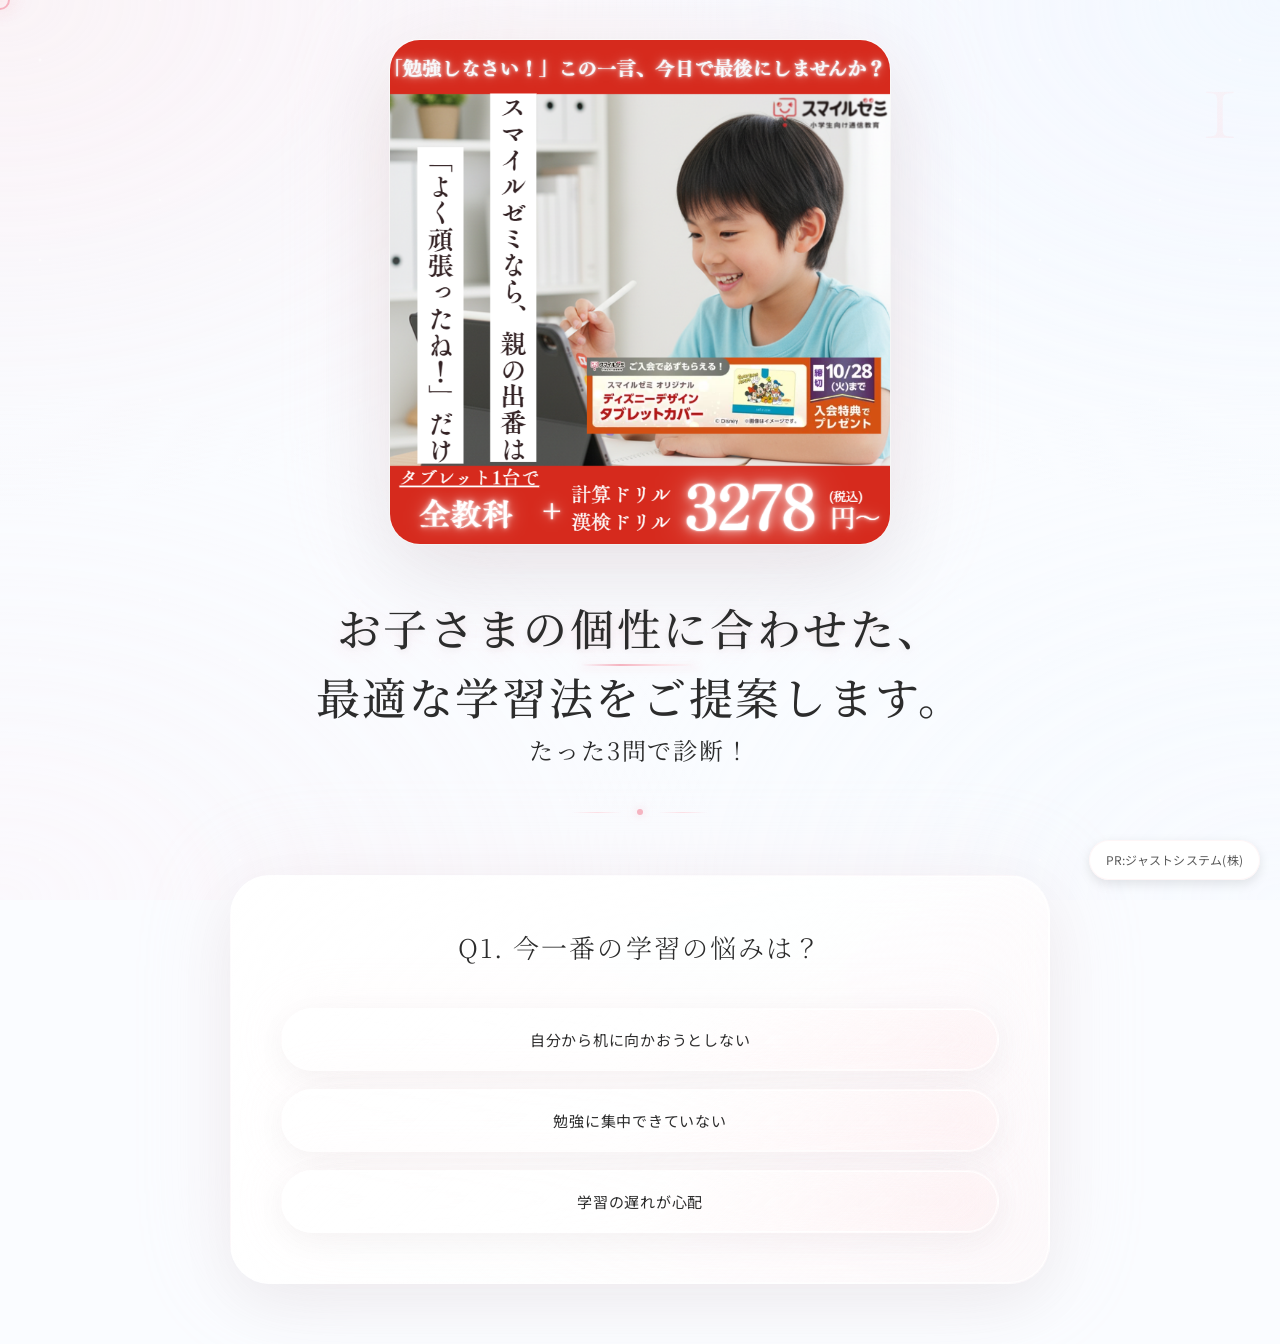
==== commit 18a150e1: "Update product image to new screenshot 🤖 Generated with [Claude Code](https://claude.com/claude-code" ====
--- a/index.html
+++ b/index.html
@@ -34,12 +34,12 @@
             <div class="container">
                 <div class="main-visual">
                     <a href="https://ac-ld.catsys.jp/35cdb41fDc62db0D/cl/?bId=d69VVc9e" class="product-link" target="_blank" rel="noopener noreferrer">
-                        <img src="public/スクリーンショット 2025-09-25 161819.png" alt="スマイルゼミ タブレット学習" class="product-image">
+                        <img src="public/new-product-screenshot.png" alt="スマイルゼミ タブレット学習" class="product-image">
                     </a>
                 </div>
                 <div class="main-copy-container">
                     <h1 class="main-copy">
-                        <span class="copy-line1">お子さまの個性に合わせた</span>
+                        <span class="copy-line1">お子さまの個性に合わせた、</span>
                         <span class="copy-line2">最適な学習法をご提案します。</span>
                         <span class="copy-line3">たった3問で診断！</span>
                     </h1>
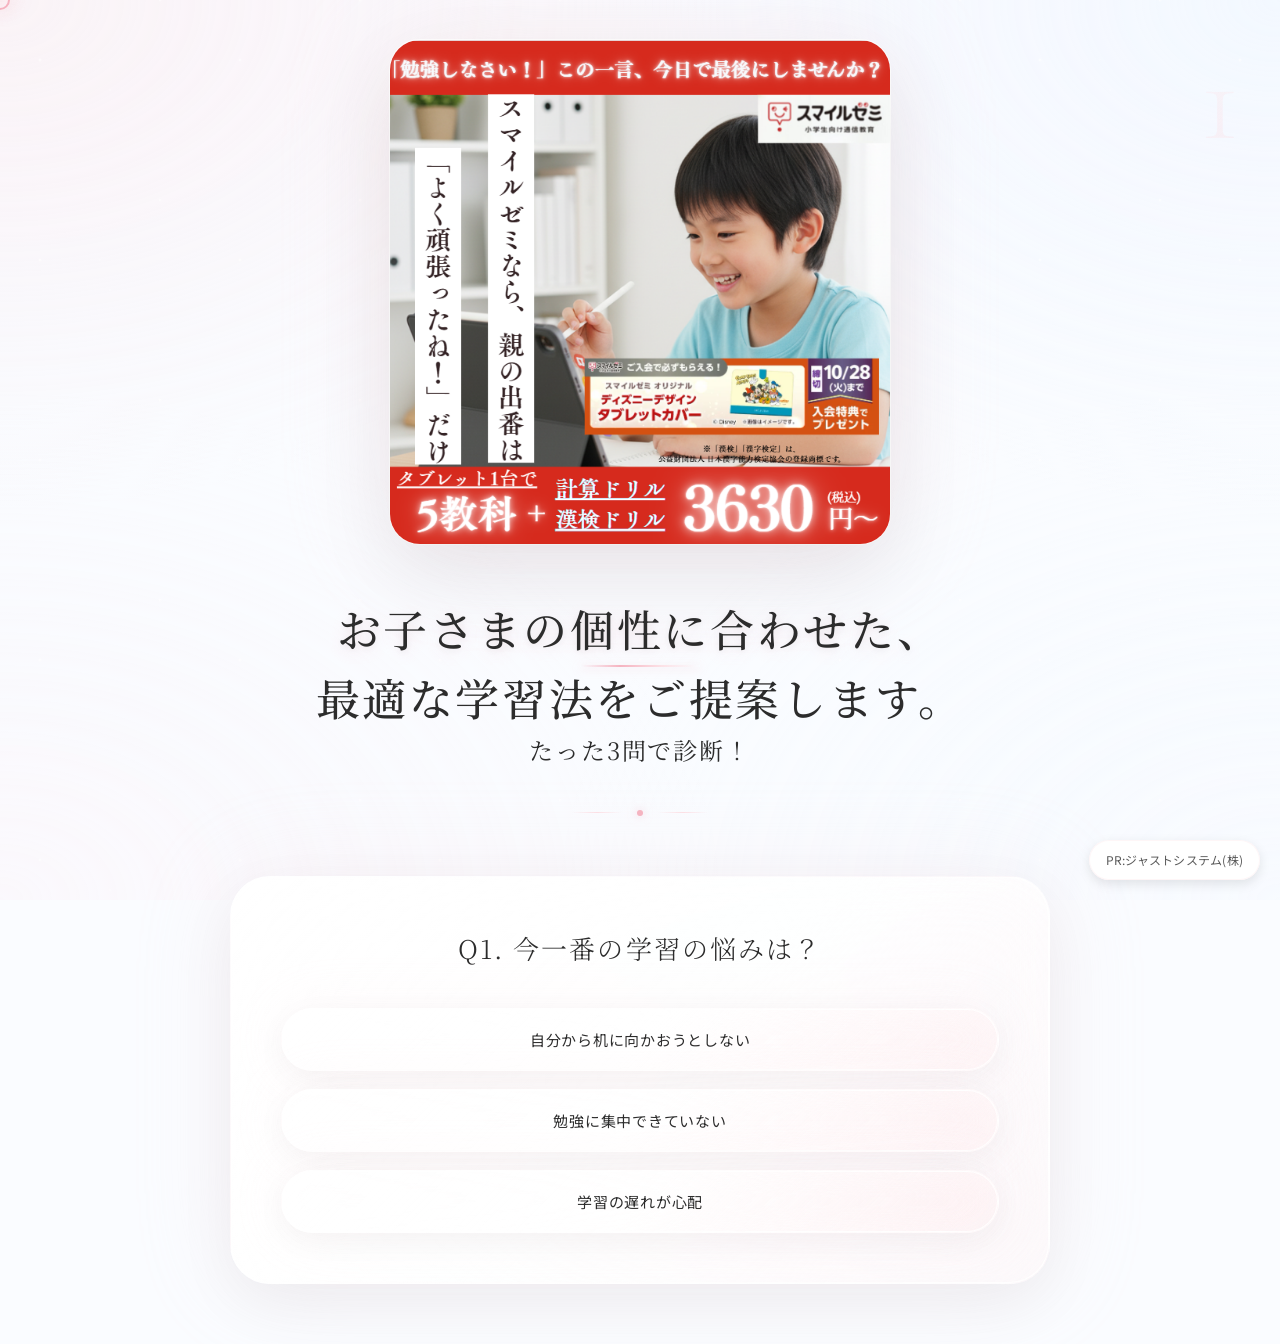
==== commit f618019f: "Implement dynamic redirect functionality based on URL path - Add URL mappings for derivative paths (" ====
--- a/index.html
+++ b/index.html
@@ -33,7 +33,7 @@
         <section id="section1" class="section active">
             <div class="container">
                 <div class="main-visual">
-                    <a href="https://ac-ld.catsys.jp/35cdb41fDc62db0D/cl/?bId=d69VVc9e" class="product-link" target="_blank" rel="noopener noreferrer">
+                    <a href="#" class="product-link" id="product-link" target="_blank" rel="noopener noreferrer">
                         <img src="public/new-product-screenshot.png" alt="スマイルゼミ タブレット学習" class="product-image">
                     </a>
                 </div>
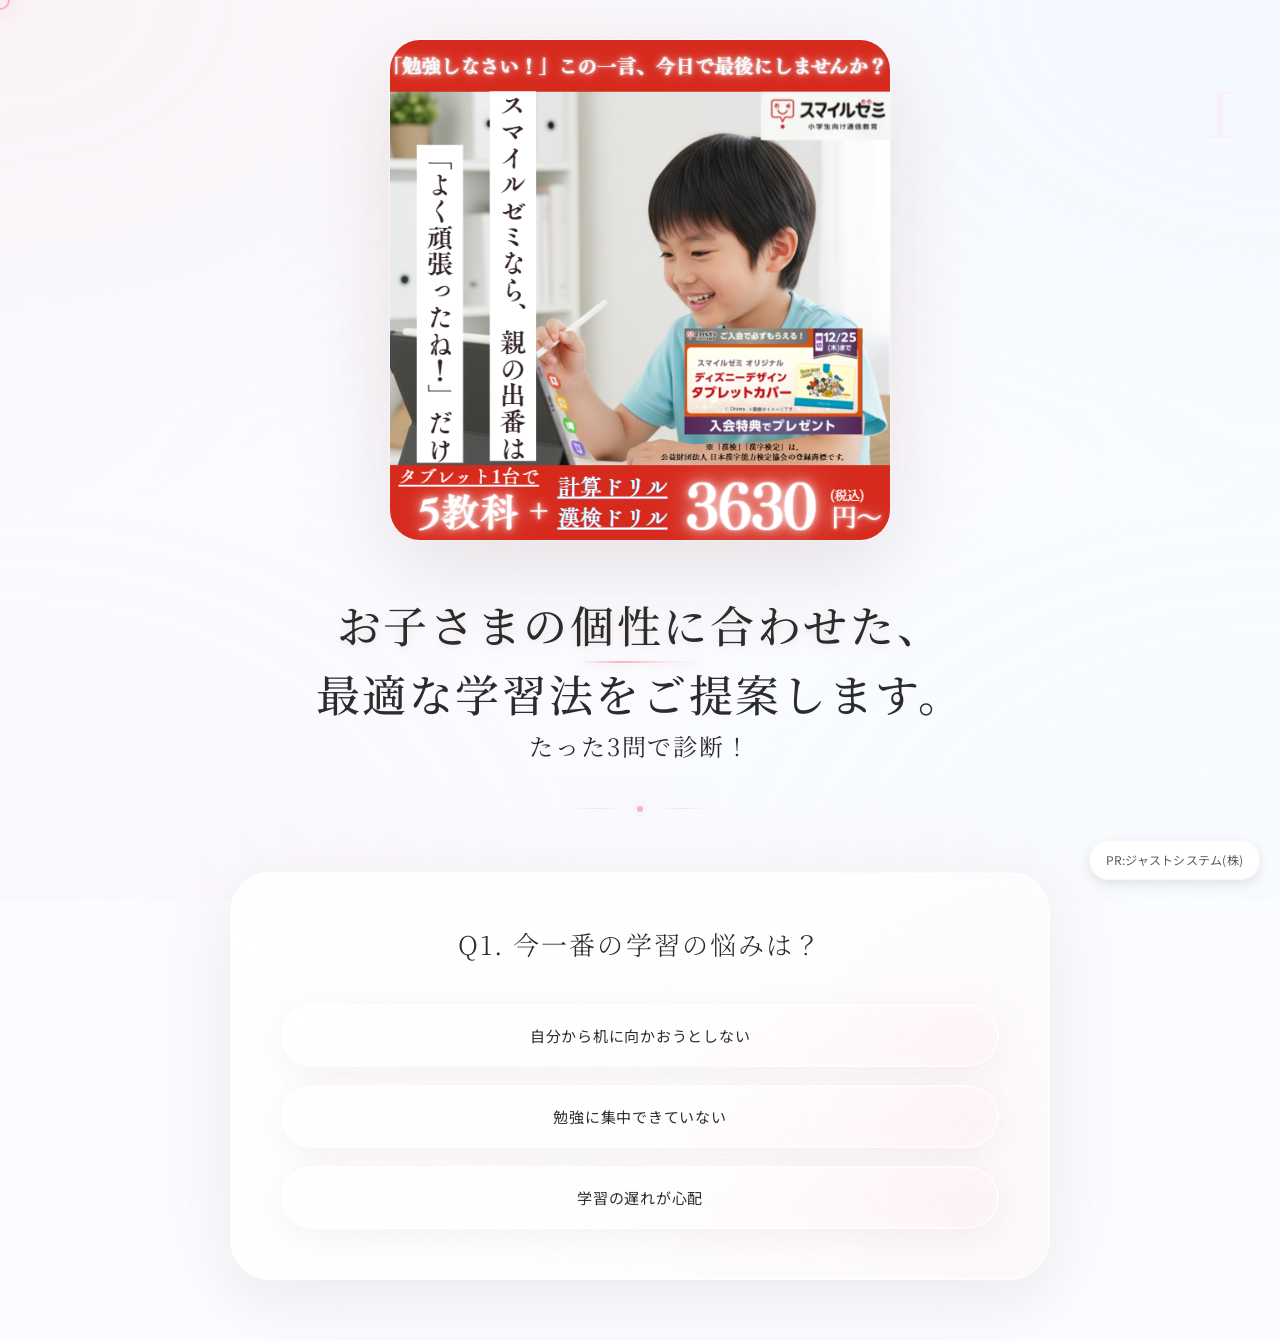
==== commit 86d33589: "メイン画像をスマイルゼミの新しい広告画像に変更 - 新しい画像をpublic/main-product-image.pngとして追加 - index.htmlで参照する画像パスを更新  🤖 Gener" ====
--- a/index.html
+++ b/index.html
@@ -34,7 +34,7 @@
             <div class="container">
                 <div class="main-visual">
                     <a href="#" class="product-link" id="product-link" target="_blank" rel="noopener noreferrer">
-                        <img src="public/new-product-screenshot.png" alt="スマイルゼミ タブレット学習" class="product-image">
+                        <img src="public/main-product-image.png" alt="スマイルゼミ タブレット学習" class="product-image">
                     </a>
                 </div>
                 <div class="main-copy-container">
